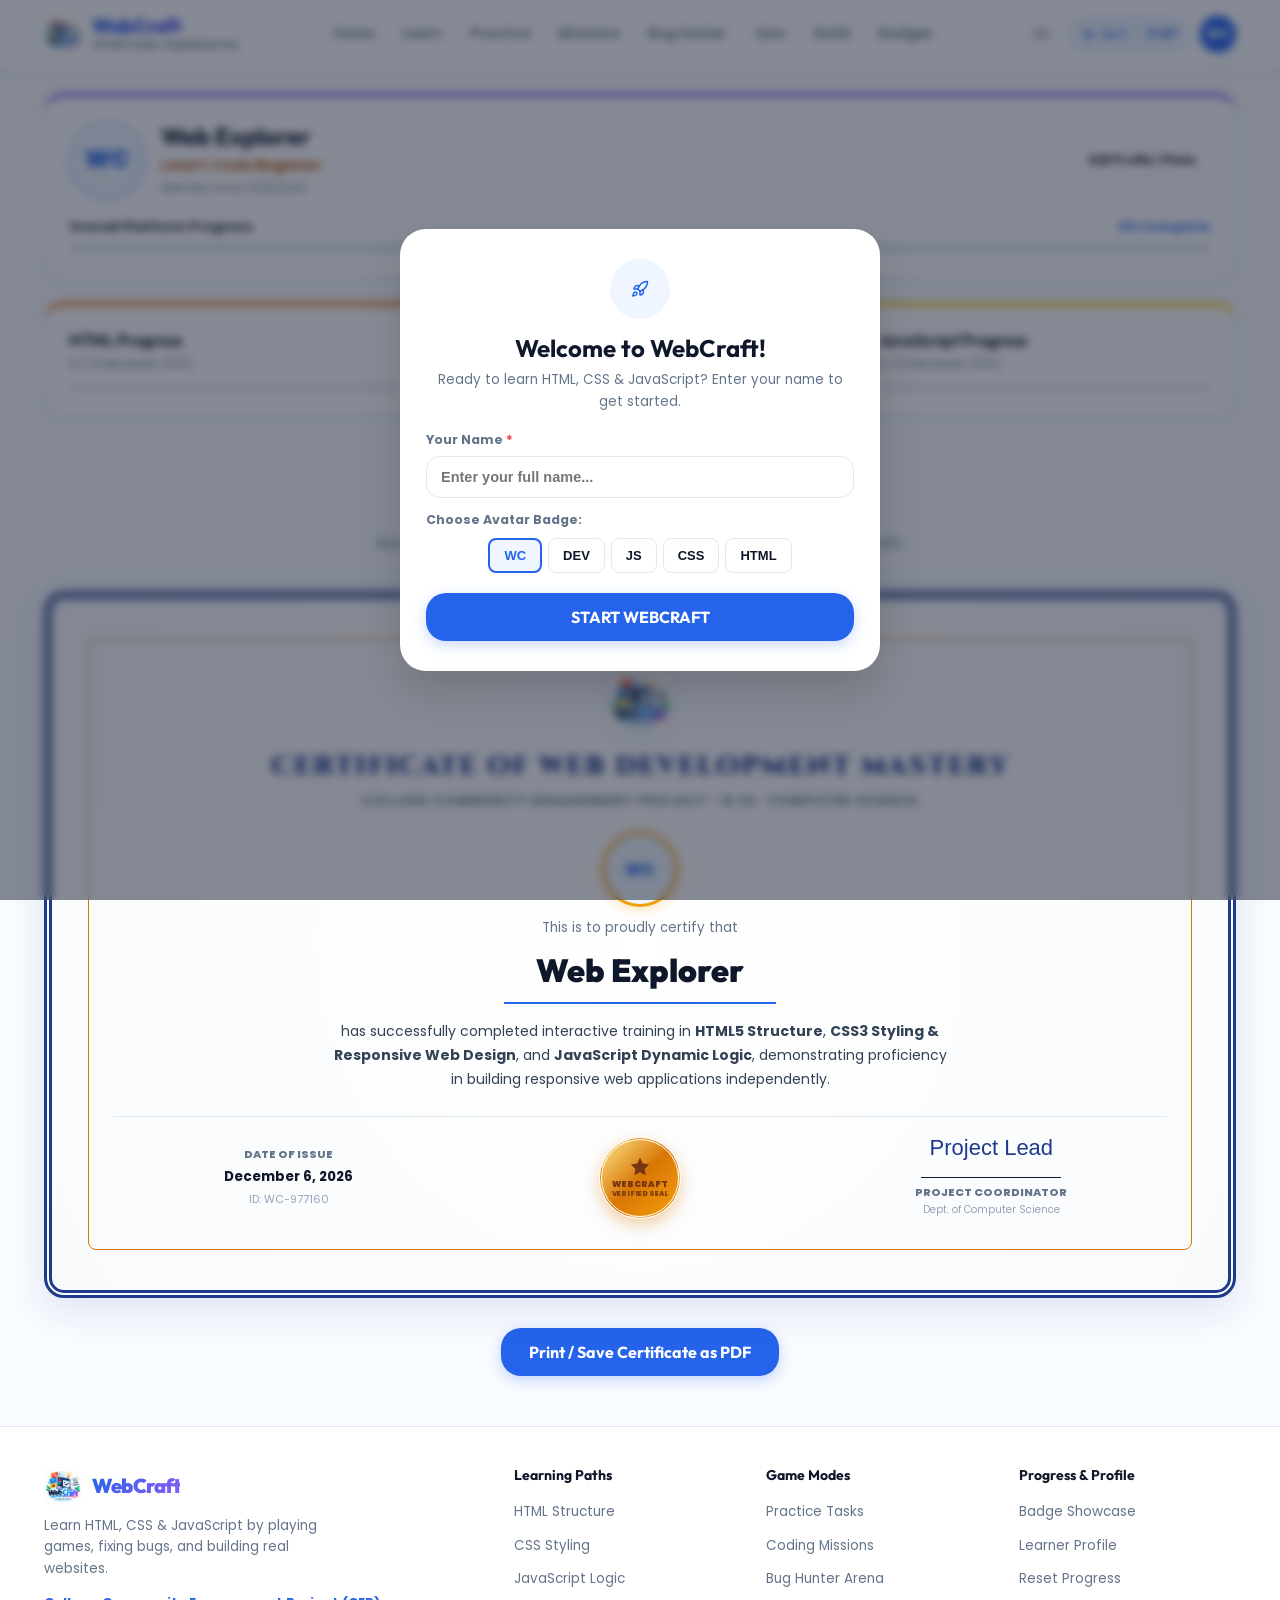
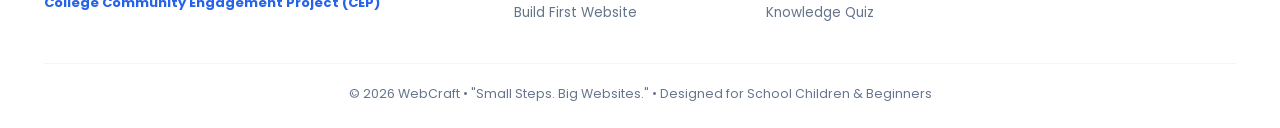
==== pages/profile.html @ 47b8bdd9 "Initial commit: WebCraft - Educational Web Development Game & Learning Platform" ====
<!DOCTYPE html>
<html lang="en">
<head>
  <meta charset="UTF-8">
  <meta name="viewport" content="width=device-width, initial-scale=1.0">
  <title>Learner Profile & Graduation Certificate — WebCraft</title>
  <link rel="icon" type="image/svg+xml" href="../assets/favicon.svg">
  <link rel="stylesheet" href="../css/style.css">
  <link rel="stylesheet" href="../css/responsive.css">
</head>
<body>

  <!-- Universal Header -->
  <div id="webcraft-header" class="no-print"></div>

  <main class="container" style="padding-top: 24px; margin-bottom: 50px;">
    <!-- Profile Info Card -->
    <div class="card card-top-purple no-print" style="margin-bottom: 24px; padding: 24px;">
      <div style="display: flex; justify-content: space-between; align-items: center; flex-wrap: wrap; gap: 16px;">
        <div style="display: flex; align-items: center; gap: 16px;">
          <!-- Profile Avatar / Photo Container -->
          <div style="width: 76px; height: 76px; border-radius: 50%; background: #EFF6FF; border: 2.5px solid #BFDBFE; display: flex; align-items: center; justify-content: center; overflow: hidden; box-shadow: 0 4px 12px rgba(37, 99, 235, 0.15);" id="profileAvatarDisplay">
            <span style="font-size: 20px; font-weight: 800; color: #2563EB;">WC</span>
          </div>
          <div>
            <h1 style="font-size: 24px; margin-bottom: 4px;" id="profileNameDisplay">Web Explorer</h1>
            <div style="font-size: 13.5px; font-weight: 700; color: #B45309;" id="profileLevelTitle">Level 1: Code Beginner</div>
            <div style="font-size: 11.5px; color: var(--text-muted); margin-top: 2px;" id="profileJoinedDate">Member since 2026</div>
          </div>
        </div>

        <button class="btn btn-secondary btn-sm" id="editProfileBtn">
          Edit Profile / Photo
        </button>
      </div>

      <!-- Overall Progress Bar -->
      <div style="margin-top: 20px;">
        <div style="display: flex; justify-content: space-between; font-size: 12.5px; font-weight: 700; margin-bottom: 6px;">
          <span>Overall Platform Progress</span>
          <span id="overallProgressPercent" style="color: var(--primary-blue);">0% Complete</span>
        </div>
        <div style="width: 100%; height: 10px; background: #E2E8F0; border-radius: var(--radius-pill); overflow: hidden;">
          <div id="overallProgressBar" style="height: 100%; background: var(--primary-blue); width: 0%; transition: width 0.4s ease;"></div>
        </div>
      </div>
    </div>

    <!-- Category Progress Breakdown Cards -->
    <div class="tracks-grid no-print" style="margin-bottom: 30px;">
      <div class="card card-top-orange">
        <h3 style="font-size: 16px; margin-bottom: 4px;">HTML Progress</h3>
        <p id="htmlProgressText" style="font-size: 12.5px; color: var(--text-muted); margin-bottom: 10px;">0 / 10 Modules</p>
        <div style="width: 100%; height: 6px; background: #E2E8F0; border-radius: var(--radius-pill); overflow: hidden;">
          <div id="htmlProgressFill" style="height: 100%; background: #F97316; width: 0%;"></div>
        </div>
      </div>

      <div class="card card-top-sky">
        <h3 style="font-size: 16px; margin-bottom: 4px;">CSS Progress</h3>
        <p id="cssProgressText" style="font-size: 12.5px; color: var(--text-muted); margin-bottom: 10px;">0 / 10 Modules</p>
        <div style="width: 100%; height: 6px; background: #E2E8F0; border-radius: var(--radius-pill); overflow: hidden;">
          <div id="cssProgressFill" style="height: 100%; background: #38BDF8; width: 0%;"></div>
        </div>
      </div>

      <div class="card card-top-yellow">
        <h3 style="font-size: 16px; margin-bottom: 4px;">JavaScript Progress</h3>
        <p id="jsProgressText" style="font-size: 12.5px; color: var(--text-muted); margin-bottom: 10px;">0 / 12 Modules</p>
        <div style="width: 100%; height: 6px; background: #E2E8F0; border-radius: var(--radius-pill); overflow: hidden;">
          <div id="jsProgressFill" style="height: 100%; background: #FACC15; width: 0%;"></div>
        </div>
      </div>
    </div>

    <!-- Official Graduation Certificate Header -->
    <div class="section-header no-print">
      <span class="section-tag">Graduation Honors</span>
      <h2 class="section-title">Official WebCraft Certificate</h2>
      <p class="section-desc">Issued to every student who masters web development on WebCraft.</p>
    </div>

    <!-- Official Diploma Certificate -->
    <div class="official-certificate-container">
      <div class="cert-inner-frame">
        <!-- Logo -->
        <img src="../assets/logo.png" alt="WebCraft Master Seal Logo" class="cert-header-logo" onerror="this.src='../assets/favicon.svg'" />
        
        <div class="cert-main-title">Certificate of Web Development Mastery</div>
        <div class="cert-subtitle">College Community Engagement Project • B.Sc. Computer Science</div>

        <!-- Student Photo on Certificate -->
        <div class="cert-recipient-photo" id="certAvatarPhoto">
          <span style="font-size: 18px; font-weight: 800; color: #2563EB;">WC</span>
        </div>

        <div style="font-size: 13.5px; color: #64748B; margin-top: 4px;">This is to proudly certify that</div>

        <div class="cert-student-name" id="certName">
          Web Explorer
        </div>

        <p class="cert-citation">
          has successfully completed interactive training in <strong>HTML5 Structure</strong>, <strong>CSS3 Styling & Responsive Web Design</strong>, and <strong>JavaScript Dynamic Logic</strong>, demonstrating proficiency in building responsive web applications independently.
        </p>

        <!-- Certificate Verification Footer Grid -->
        <div class="cert-bottom-grid">
          <!-- Date & Serial -->
          <div class="cert-meta-item">
            <div style="font-size: 11px; font-weight: 800; color: #64748B; text-transform: uppercase;">Date of Issue</div>
            <div style="font-size: 13.5px; font-weight: 700; color: #0F172A; margin-top: 2px;" id="certDate">September 22, 2026</div>
            <div style="font-size: 11px; color: #94A3B8; margin-top: 4px;">ID: <span id="certId">WC-CEP-2026</span></div>
          </div>

          <!-- Official Golden Verified Seal -->
          <div class="official-gold-seal">
            <div class="seal-rosette">
              <svg width="22" height="22" viewBox="0 0 24 24" fill="currentColor"><polygon points="12 2 15.09 8.26 22 9.27 17 14.14 18.18 21.02 12 17.77 5.82 21.02 7 14.14 2 9.27 8.91 8.26 12 2"/></svg>
              <div style="font-size: 8.5px; font-weight: 900; line-height: 1;">WEBCRAFT</div>
              <div style="font-size: 7px; opacity: 0.85;">VERIFIED SEAL</div>
            </div>
          </div>

          <!-- Authorized Signature -->
          <div class="cert-meta-item">
            <div style="font-family: 'Brush Script MT', cursive, sans-serif; font-size: 22px; color: #1E3A8A; line-height: 1;">
              Project Lead
            </div>
            <div class="cert-sign-line"></div>
            <div style="font-size: 11px; font-weight: 800; color: #64748B; text-transform: uppercase;">Project Coordinator</div>
            <div style="font-size: 10px; color: #94A3B8;">Dept. of Computer Science</div>
          </div>
        </div>
      </div>
    </div>

    <!-- Certificate Actions -->
    <div style="text-align: center; margin-top: 20px;" class="no-print">
      <button class="btn btn-primary btn-lg" id="printCertBtn">
        Print / Save Certificate as PDF
      </button>
    </div>
  </main>

  <!-- Edit Profile & Photo Upload Modal -->
  <div class="modal-backdrop" id="editProfileModal">
    <div class="modal-card" style="text-align: left;">
      <h2 style="font-size: 20px; margin-bottom: 16px; text-align: center;">Customize Your Profile & Photo</h2>
      
      <!-- Name Input -->
      <div style="margin-bottom: 16px;">
        <label for="editNameInput" style="display: block; font-size: 12.5px; font-weight: 700; color: var(--text-muted); margin-bottom: 6px;">
          Your Full Name <span style="color:#EF4444;">*</span>:
        </label>
        <input type="text" id="editNameInput" style="width: 100%; padding: 12px; border: 1.5px solid var(--border-light); border-radius: var(--radius-md); font-size: 15px; font-weight: 600; outline: none;" required />
      </div>

      <!-- Real Photo Upload (Laptop File System / Mobile Gallery & Camera) -->
      <div style="margin-bottom: 18px;">
        <label style="display: block; font-size: 12.5px; font-weight: 700; color: var(--text-muted); margin-bottom: 6px;">
          Profile Photo (Laptop File / Mobile Gallery):
        </label>
        
        <!-- Hidden real file input -->
        <input type="file" id="avatarFileInput" accept="image/*" style="display: none;" />
        
        <div style="display: flex; gap: 10px; align-items: center;">
          <button type="button" class="btn btn-secondary btn-sm" id="uploadPhotoBtn">
            Choose Photo from Device
          </button>
          <button type="button" class="btn btn-sm" id="removePhotoBtn" style="background:#FEE2E2; color:#DC2626; border:none;">
            Remove
          </button>
        </div>

        <!-- Photo preview thumbnail -->
        <div id="photoPreviewWrap" style="display: none; margin-top: 10px;">
          <div style="display: flex; align-items: center; gap: 10px;">
            <img id="photoPreviewImg" src="" alt="Preview" style="width: 50px; height: 50px; border-radius: 50%; object-fit: cover; border: 2px solid var(--primary-blue);" />
            <span style="font-size: 12px; color: var(--green); font-weight: 700;">Photo selected successfully!</span>
          </div>
        </div>
      </div>

      <!-- Or Choose Avatar Badge -->
      <div style="margin-bottom: 20px;">
        <label style="display: block; font-size: 12.5px; font-weight: 700; color: var(--text-muted); margin-bottom: 6px;">
          Or Choose Avatar Badge:
        </label>
        <div style="display: flex; gap: 6px; justify-content: flex-start;">
          <button type="button" class="avatar-select-btn" data-avatar="WC" style="font-size: 13px; font-weight:800; padding: 8px 14px; border-radius: 8px; cursor: pointer; background: white; border: 1px solid var(--border-light);">WC</button>
          <button type="button" class="avatar-select-btn" data-avatar="DEV" style="font-size: 13px; font-weight:800; padding: 8px 14px; border-radius: 8px; cursor: pointer; background: white; border: 1px solid var(--border-light);">DEV</button>
          <button type="button" class="avatar-select-btn" data-avatar="JS" style="font-size: 13px; font-weight:800; padding: 8px 14px; border-radius: 8px; cursor: pointer; background: white; border: 1px solid var(--border-light);">JS</button>
          <button type="button" class="avatar-select-btn" data-avatar="CSS" style="font-size: 13px; font-weight:800; padding: 8px 14px; border-radius: 8px; cursor: pointer; background: white; border: 1px solid var(--border-light);">CSS</button>
          <button type="button" class="avatar-select-btn" data-avatar="HTML" style="font-size: 13px; font-weight:800; padding: 8px 14px; border-radius: 8px; cursor: pointer; background: white; border: 1px solid var(--border-light);">HTML</button>
        </div>
      </div>

      <!-- Modal Action Buttons -->
      <div style="display: flex; gap: 8px;">
        <button class="btn btn-secondary btn-lg" id="cancelProfileBtn" style="flex: 1;">Cancel</button>
        <button class="btn btn-primary btn-lg" id="saveProfileBtn" style="flex: 1;">Save Changes</button>
      </div>
    </div>
  </div>

  <!-- Universal Footer -->
  <div id="webcraft-footer" class="no-print"></div>

  <!-- Scripts -->
  <script src="../js/icons.js"></script>
  <script src="../js/audio.js"></script>
  <script src="../js/storage.js"></script>
  <script src="../js/data.js"></script>
  <script src="../js/app.js"></script>
  <script src="../js/profile.js"></script>
</body>
</html>
---- css/style.css ----
/* ==========================================================================
   WEBCRAFT DESIGN SYSTEM (Professional, Modern, Photo & Certificate Ready)
   "Small Steps. Big Websites."
   ========================================================================== */

@import url('https://fonts.googleapis.com/css2?family=Outfit:wght@400;500;600;700;800;900&family=Poppins:wght@400;500;600;700;800&family=JetBrains+Mono:wght@400;600;700&family=Cinzel:wght@700;900&display=swap');

:root {
  /* Brand Color Tokens */
  --primary-blue: #2563EB;
  --sky-blue: #38BDF8;
  --purple: #8B5CF6;
  --pink: #EC4899;
  --orange: #F97316;
  --amber: #F59E0B;
  --green: #22C55E;
  --yellow: #FACC15;

  /* Neutrals */
  --bg-main: #F8FBFF;
  --bg-card: #FFFFFF;
  --bg-editor: #F1F5F9;
  --text-main: #0F172A;
  --text-muted: #64748B;
  --border-light: #E2E8F0;
  --border-focus: #38BDF8;

  /* Gradients */
  --grad-sky-purple: linear-gradient(135deg, #38BDF8, #8B5CF6);
  --grad-blue-pink: linear-gradient(135deg, #2563EB, #EC4899);
  --grad-yellow-orange: linear-gradient(135deg, #FACC15, #F97316);
  --grad-gold: linear-gradient(135deg, #FDE68A 0%, #D97706 50%, #F59E0B 100%);

  /* Shadows */
  --shadow-sm: 0 2px 8px rgba(37, 99, 235, 0.05);
  --shadow-md: 0 8px 24px rgba(37, 99, 235, 0.08);
  --shadow-lg: 0 16px 36px rgba(37, 99, 235, 0.12);

  /* Radius */
  --radius-sm: 8px;
  --radius-md: 14px;
  --radius-lg: 20px;
  --radius-xl: 26px;
  --radius-pill: 9999px;

  /* Transitions */
  --transition-fast: 0.15s ease;
  --transition-normal: 0.25s ease;
}

/* Base Resets */
*, *::before, *::after {
  box-sizing: border-box;
  margin: 0;
  padding: 0;
}

html {
  scroll-behavior: smooth;
}

body {
  font-family: 'Poppins', -apple-system, BlinkMacSystemFont, 'Segoe UI', Roboto, sans-serif;
  background-color: var(--bg-main);
  color: var(--text-main);
  line-height: 1.6;
  min-height: 100vh;
  display: flex;
  flex-direction: column;
  overflow-x: hidden;
}

h1, h2, h3, h4, h5, h6 {
  font-family: 'Outfit', sans-serif;
  font-weight: 700;
  color: var(--text-main);
  line-height: 1.25;
}

a {
  color: var(--primary-blue);
  text-decoration: none;
  transition: color var(--transition-fast);
}

a:hover {
  color: var(--purple);
}

img {
  max-width: 100%;
  height: auto;
  display: block;
}

code, pre {
  font-family: 'JetBrains Mono', 'Courier New', monospace;
}

/* Fluid Container */
.container {
  width: 100%;
  max-width: 1240px;
  margin: 0 auto;
  padding: 0 24px;
}

/* ==========================================================================
   NAVIGATION BAR (Streamlined & Clean)
   ========================================================================== */
.main-header {
  position: sticky;
  top: 0;
  z-index: 1000;
  background: rgba(255, 255, 255, 0.96);
  backdrop-filter: blur(12px);
  -webkit-backdrop-filter: blur(12px);
  border-bottom: 1px solid #E2E8F0;
  box-shadow: 0 2px 10px rgba(0, 0, 0, 0.03);
}

.nav-container {
  display: flex;
  align-items: center;
  justify-content: space-between;
  height: 68px;
}

/* Logo */
.brand-logo {
  display: flex;
  align-items: center;
  gap: 10px;
  text-decoration: none;
}

.brand-logo img {
  height: 38px;
  width: auto;
  border-radius: 8px;
}

.brand-text-wrap {
  display: flex;
  flex-direction: column;
}

.brand-name {
  font-family: 'Outfit', sans-serif;
  font-size: 20px;
  font-weight: 900;
  background: linear-gradient(135deg, #2563EB, #8B5CF6);
  -webkit-background-clip: text;
  -webkit-text-fill-color: transparent;
  letter-spacing: -0.5px;
  line-height: 1.1;
}

.brand-tagline {
  font-size: 9.5px;
  font-weight: 700;
  color: var(--text-muted);
  letter-spacing: 0.3px;
}

/* Nav Links */
.nav-menu {
  display: flex;
  align-items: center;
  list-style: none;
  gap: 4px;
}

.nav-item a {
  display: inline-flex;
  align-items: center;
  padding: 6px 12px;
  border-radius: var(--radius-sm);
  font-size: 13.5px;
  font-weight: 600;
  color: var(--text-muted);
  transition: all var(--transition-fast);
}

.nav-item a:hover {
  color: var(--primary-blue);
  background: #EFF6FF;
}

.nav-item.active a {
  color: var(--primary-blue);
  background: #EFF6FF;
  font-weight: 700;
}

/* Clean Header Right Stats */
.nav-user-stats {
  display: flex;
  align-items: center;
  gap: 10px;
}

.stat-pill {
  display: flex;
  align-items: center;
  gap: 6px;
  padding: 6px 12px;
  border-radius: var(--radius-pill);
  font-size: 12.5px;
  font-weight: 700;
}

.level-pill {
  background: #EFF6FF;
  color: var(--primary-blue);
  border: 1px solid #BFDBFE;
}

.xp-pill {
  background: linear-gradient(135deg, #EFF6FF, #DBEAFE);
  color: var(--primary-blue);
  border: 1px solid #BFDBFE;
}

.profile-avatar-btn {
  display: flex;
  align-items: center;
  justify-content: center;
  width: 36px;
  height: 36px;
  border-radius: 50%;
  background: #2563EB;
  color: white;
  font-size: 12px;
  font-weight: 800;
  cursor: pointer;
  overflow: hidden;
  box-shadow: 0 2px 8px rgba(37, 99, 235, 0.2);
  transition: transform var(--transition-fast);
}

.profile-avatar-btn img {
  width: 100%;
  height: 100%;
  object-fit: cover;
}

.profile-avatar-btn:hover {
  transform: scale(1.08);
}

.audio-toggle-btn {
  background: white;
  border: 1px solid var(--border-light);
  border-radius: 50%;
  width: 34px;
  height: 34px;
  display: flex;
  align-items: center;
  justify-content: center;
  color: var(--text-muted);
  cursor: pointer;
  transition: all var(--transition-fast);
}

.audio-toggle-btn:hover {
  background: #EFF6FF;
  border-color: var(--primary-blue);
  color: var(--primary-blue);
}

/* Mobile Hamburger */
.hamburger-btn {
  display: none;
  flex-direction: column;
  justify-content: center;
  gap: 4px;
  width: 36px;
  height: 36px;
  background: #F1F5F9;
  border: none;
  border-radius: 6px;
  cursor: pointer;
  padding: 6px;
}

.hamburger-btn span {
  display: block;
  height: 2.5px;
  width: 100%;
  background: var(--text-main);
  border-radius: 2px;
}

/* ==========================================================================
   BUTTONS
   ========================================================================== */
.btn {
  display: inline-flex;
  align-items: center;
  justify-content: center;
  gap: 8px;
  padding: 10px 20px;
  border-radius: var(--radius-md);
  font-family: 'Outfit', sans-serif;
  font-size: 14.5px;
  font-weight: 700;
  border: none;
  cursor: pointer;
  text-decoration: none;
  transition: all var(--transition-fast);
  box-shadow: 0 2px 8px rgba(0, 0, 0, 0.04);
}

.btn:active {
  transform: translateY(1px);
}

.btn-primary {
  background: #2563EB;
  color: white;
  box-shadow: 0 4px 14px rgba(37, 99, 235, 0.25);
}

.btn-primary:hover {
  background: #1D4ED8;
  color: white;
  transform: translateY(-2px);
}

.btn-gradient {
  background: var(--grad-blue-pink);
  color: white;
  box-shadow: 0 4px 14px rgba(236, 72, 153, 0.25);
}

.btn-gradient:hover {
  transform: translateY(-2px);
  color: white;
}

.btn-secondary {
  background: white;
  color: var(--text-main);
  border: 1.5px solid var(--border-light);
}

.btn-secondary:hover {
  background: #F8FAFC;
  border-color: var(--primary-blue);
  color: var(--primary-blue);
}

.btn-success {
  background: #16A34A;
  color: white;
}

.btn-warning {
  background: #D97706;
  color: white;
}

.btn-sm {
  padding: 6px 14px;
  font-size: 12.5px;
  border-radius: var(--radius-sm);
}

.btn-lg {
  padding: 14px 28px;
  font-size: 16px;
  border-radius: var(--radius-lg);
}

/* ==========================================================================
   CARDS & PANELS
   ========================================================================== */
.card {
  background: var(--bg-card);
  border-radius: var(--radius-lg);
  padding: 24px;
  box-shadow: var(--shadow-sm);
  border: 1px solid var(--border-light);
  transition: all var(--transition-normal);
  position: relative;
}

.card:hover {
  box-shadow: var(--shadow-md);
}

.card-top-blue { border-top: 4px solid var(--primary-blue); }
.card-top-sky { border-top: 4px solid var(--sky-blue); }
.card-top-purple { border-top: 4px solid var(--purple); }
.card-top-pink { border-top: 4px solid var(--pink); }
.card-top-orange { border-top: 4px solid var(--orange); }
.card-top-green { border-top: 4px solid var(--green); }
.card-top-yellow { border-top: 4px solid var(--yellow); }

/* ==========================================================================
   HERO SECTION
   ========================================================================== */
.hero-section {
  padding: 40px 0 50px;
}

.hero-grid {
  display: grid;
  grid-template-columns: 1.15fr 0.85fr;
  align-items: center;
  gap: 40px;
}

.hero-pill {
  display: inline-flex;
  align-items: center;
  gap: 6px;
  padding: 6px 14px;
  background: white;
  border: 1px solid #DBEAFE;
  border-radius: var(--radius-pill);
  color: var(--primary-blue);
  font-size: 12.5px;
  font-weight: 700;
  margin-bottom: 16px;
}

.hero-title {
  font-size: 44px;
  font-weight: 900;
  line-height: 1.15;
  margin-bottom: 16px;
  letter-spacing: -0.5px;
}

.text-gradient {
  background: linear-gradient(135deg, #2563EB, #8B5CF6);
  -webkit-background-clip: text;
  -webkit-text-fill-color: transparent;
}

.hero-subtitle {
  font-size: 16.5px;
  color: var(--text-muted);
  margin-bottom: 26px;
  max-width: 520px;
}

.hero-actions {
  display: flex;
  gap: 14px;
  align-items: center;
  flex-wrap: wrap;
}

.hero-illustration-wrap {
  position: relative;
  display: flex;
  justify-content: center;
  align-items: center;
}

.hero-main-img {
  width: 100%;
  max-width: 400px;
  border-radius: var(--radius-xl);
  box-shadow: 0 12px 30px rgba(37, 99, 235, 0.12);
}

.floating-chip {
  position: absolute;
  padding: 8px 14px;
  border-radius: var(--radius-md);
  font-family: 'Outfit', sans-serif;
  font-weight: 800;
  font-size: 13px;
  color: white;
  box-shadow: 0 6px 16px rgba(0, 0, 0, 0.12);
  z-index: 2;
}

.chip-html { top: -10px; left: 10px; background: var(--grad-yellow-orange); }
.chip-css { bottom: 20px; left: -15px; background: var(--grad-sky-purple); }
.chip-js { top: 20px; right: -10px; background: #F59E0B; }

/* ==========================================================================
   JOURNEY FLOW
   ========================================================================== */
.section-header {
  text-align: center;
  max-width: 680px;
  margin: 0 auto 36px;
}

.section-tag {
  display: inline-block;
  font-size: 11.5px;
  font-weight: 800;
  text-transform: uppercase;
  letter-spacing: 1px;
  color: var(--primary-blue);
  background: #EFF6FF;
  padding: 5px 12px;
  border-radius: var(--radius-pill);
  margin-bottom: 10px;
}

.section-title {
  font-size: 30px;
  margin-bottom: 10px;
}

.section-desc {
  font-size: 15px;
  color: var(--text-muted);
}

.journey-steps {
  display: grid;
  grid-template-columns: repeat(auto-fit, minmax(170px, 1fr));
  gap: 16px;
  margin-bottom: 50px;
}

.step-card {
  background: white;
  border-radius: var(--radius-lg);
  padding: 24px 16px;
  text-align: center;
  border: 1px solid var(--border-light);
  box-shadow: var(--shadow-sm);
  transition: all var(--transition-fast);
  position: relative;
}

.step-card:hover {
  border-color: var(--primary-blue);
  transform: translateY(-3px);
}

.step-num {
  position: absolute;
  top: -12px;
  left: 50%;
  transform: translateX(-50%);
  width: 26px;
  height: 26px;
  border-radius: 50%;
  background: var(--primary-blue);
  color: white;
  font-weight: 800;
  font-size: 12px;
  display: flex;
  align-items: center;
  justify-content: center;
}

.step-title {
  font-size: 15px;
  font-weight: 800;
  margin-bottom: 6px;
  margin-top: 10px;
}

.step-desc {
  font-size: 12px;
  color: var(--text-muted);
  line-height: 1.4;
}

/* ==========================================================================
   TRACK CARDS
   ========================================================================== */
.tracks-grid {
  display: grid;
  grid-template-columns: repeat(auto-fit, minmax(300px, 1fr));
  gap: 20px;
  margin-bottom: 50px;
}

.track-card {
  border-radius: var(--radius-lg);
  padding: 26px;
  background: white;
  border: 1px solid var(--border-light);
  box-shadow: var(--shadow-sm);
  display: flex;
  flex-direction: column;
  justify-content: space-between;
}

.track-badge-icon {
  width: 48px;
  height: 48px;
  border-radius: var(--radius-md);
  display: flex;
  align-items: center;
  justify-content: center;
  font-size: 15px;
  font-weight: 800;
  margin-bottom: 16px;
}

.track-meta {
  display: flex;
  gap: 8px;
  margin: 14px 0 20px;
}

.track-tag {
  background: #F1F5F9;
  color: var(--text-muted);
  padding: 4px 10px;
  border-radius: var(--radius-sm);
  font-size: 11.5px;
  font-weight: 700;
}

/* ==========================================================================
   LEARN PAGE SIDEBAR & STATUS BADGES
   ========================================================================== */
.learn-layout {
  display: grid;
  grid-template-columns: 290px 1fr;
  gap: 24px;
  margin: 24px 0 60px;
}

.sidebar-nav {
  background: white;
  border-radius: var(--radius-lg);
  padding: 18px;
  box-shadow: var(--shadow-sm);
  border: 1px solid var(--border-light);
  height: fit-content;
  position: sticky;
  top: 86px;
}

.track-selector {
  display: flex;
  gap: 4px;
  margin-bottom: 16px;
  background: #F1F5F9;
  padding: 4px;
  border-radius: var(--radius-sm);
}

.track-tab-btn {
  flex: 1;
  padding: 7px 4px;
  border: none;
  background: transparent;
  font-weight: 700;
  font-size: 12px;
  border-radius: 6px;
  cursor: pointer;
  color: var(--text-muted);
  transition: all var(--transition-fast);
}

.track-tab-btn.active {
  background: white;
  color: var(--primary-blue);
  box-shadow: 0 1px 3px rgba(0, 0, 0, 0.08);
}

.lesson-list {
  list-style: none;
  max-height: 520px;
  overflow-y: auto;
  padding-right: 2px;
}

.lesson-item-btn {
  width: 100%;
  display: flex;
  align-items: center;
  justify-content: space-between;
  padding: 9px 10px;
  border-radius: var(--radius-sm);
  border: 1px solid transparent;
  background: transparent;
  color: var(--text-main);
  font-size: 13px;
  font-weight: 600;
  text-align: left;
  cursor: pointer;
  transition: all var(--transition-fast);
  margin-bottom: 3px;
  gap: 8px;
}

.lesson-item-btn:hover {
  background: #F8FAFC;
}

.lesson-item-btn.active {
  background: #EFF6FF;
  border-color: #BFDBFE;
  color: var(--primary-blue);
}

.lesson-num-title {
  white-space: nowrap;
  overflow: hidden;
  text-overflow: ellipsis;
  flex: 1;
}

.lesson-status-pill {
  font-size: 10.5px;
  font-weight: 700;
  padding: 2px 7px;
  border-radius: var(--radius-pill);
  white-space: nowrap;
}

.lesson-status-pill.done {
  background: #DCFCE7;
  color: #15803D;
}

.lesson-status-pill.active {
  background: #DBEAFE;
  color: #1E40AF;
}

.lesson-status-pill.pending {
  background: #F1F5F9;
  color: #64748B;
}

.lesson-content-card {
  background: white;
  border-radius: var(--radius-lg);
  padding: 28px;
  box-shadow: var(--shadow-sm);
  border: 1px solid var(--border-light);
}

.lesson-header {
  display: flex;
  align-items: center;
  justify-content: space-between;
  margin-bottom: 18px;
  padding-bottom: 14px;
  border-bottom: 1px solid #F1F5F9;
  flex-wrap: wrap;
  gap: 10px;
}

.lesson-explanations {
  display: grid;
  grid-template-columns: 1fr 1fr;
  gap: 16px;
  margin-bottom: 20px;
}

.explain-box {
  padding: 16px 18px;
  border-radius: var(--radius-md);
  background: #F8FBFF;
  border: 1px solid #DBEAFE;
}

.explain-box.dev-box {
  background: #FAF5FF;
  border-color: #E9D5FF;
}

/* ==========================================================================
   CODE PLAYGROUND
   ========================================================================== */
.playground-wrapper {
  background: white;
  border-radius: var(--radius-lg);
  box-shadow: var(--shadow-sm);
  border: 1px solid var(--border-light);
  overflow: hidden;
  display: flex;
  flex-direction: column;
}

.playground-header {
  display: flex;
  align-items: center;
  justify-content: space-between;
  padding: 10px 16px;
  background: #F8FAFC;
  border-bottom: 1px solid var(--border-light);
  flex-wrap: wrap;
  gap: 10px;
}

.playground-tabs {
  display: flex;
  gap: 6px;
}

.tab-btn {
  padding: 6px 14px;
  border-radius: var(--radius-sm);
  font-family: 'JetBrains Mono', monospace;
  font-size: 12.5px;
  font-weight: 700;
  border: 1px solid var(--border-light);
  background: white;
  color: var(--text-muted);
  cursor: pointer;
  transition: all var(--transition-fast);
}

.tab-btn.active {
  background: var(--primary-blue);
  color: white;
  border-color: var(--primary-blue);
}

.playground-controls {
  display: flex;
  align-items: center;
  gap: 8px;
}

.viewport-toggle {
  display: flex;
  background: #E2E8F0;
  padding: 2px;
  border-radius: var(--radius-sm);
  gap: 2px;
}

.vp-btn {
  background: transparent;
  border: none;
  padding: 5px 8px;
  border-radius: 4px;
  font-size: 12px;
  cursor: pointer;
  color: var(--text-muted);
}

.vp-btn.active {
  background: white;
  color: var(--primary-blue);
  font-weight: bold;
}

.playground-body {
  display: grid;
  grid-template-columns: 1fr 1fr;
  min-height: 440px;
}

.editor-pane {
  display: flex;
  flex-direction: column;
  background: #F8FAFC;
  border-right: 1px solid var(--border-light);
}

.editor-textarea {
  width: 100%;
  height: 100%;
  min-height: 400px;
  background: #F8FAFC;
  color: #0F172A;
  font-family: 'JetBrains Mono', Consolas, monospace;
  font-size: 13.5px;
  line-height: 1.6;
  padding: 16px;
  border: none;
  resize: none;
  outline: none;
  tab-size: 2;
}

.preview-pane {
  display: flex;
  flex-direction: column;
  background: white;
  position: relative;
  align-items: center;
  justify-content: flex-start;
  overflow: auto;
  padding: 8px;
}

.preview-frame {
  width: 100%;
  height: 100%;
  min-height: 400px;
  border: none;
  background: white;
  border-radius: 6px;
}

.preview-frame.vp-tablet {
  max-width: 768px;
  border: 3px solid #CBD5E1;
  border-radius: 12px;
}

.preview-frame.vp-mobile {
  max-width: 375px;
  border: 6px solid #1E293B;
  border-radius: 20px;
}

/* Mobile Segmented Toggle */
.mobile-view-toggle {
  display: none;
  width: 100%;
  background: #E2E8F0;
  padding: 3px;
  border-radius: var(--radius-sm);
  margin-bottom: 10px;
}

.mobile-view-toggle button {
  flex: 1;
  padding: 8px;
  border: none;
  background: transparent;
  font-weight: 700;
  font-size: 13px;
  border-radius: 5px;
  cursor: pointer;
  color: var(--text-muted);
}

.mobile-view-toggle button.active {
  background: white;
  color: var(--primary-blue);
}

/* ==========================================================================
   OFFICIAL DIPLOMA & CERTIFICATE DESIGN (Authentic & Professional)
   ========================================================================== */
.official-certificate-container {
  background: #FFFFFF;
  position: relative;
  padding: 40px 36px;
  border-radius: var(--radius-lg);
  border: 8px double #1E3A8A;
  box-shadow: 0 12px 36px rgba(30, 58, 138, 0.12);
  margin: 30px 0;
  background: radial-gradient(circle at 50% 50%, #FFFFFF 0%, #F8FAFC 100%);
  text-align: center;
  overflow: hidden;
}

/* Ornamental Inner Border */
.cert-inner-frame {
  border: 1.5px solid #D97706;
  padding: 30px 24px;
  position: relative;
  border-radius: 8px;
}

.cert-header-logo {
  height: 64px;
  margin: 0 auto 12px;
  filter: drop-shadow(0 2px 8px rgba(37, 99, 235, 0.15));
}

.cert-main-title {
  font-family: 'Cinzel', 'Outfit', serif;
  font-size: 26px;
  font-weight: 900;
  letter-spacing: 2px;
  color: #1E3A8A;
  margin-bottom: 4px;
  text-transform: uppercase;
}

.cert-subtitle {
  font-size: 12.5px;
  font-weight: 700;
  letter-spacing: 1px;
  color: #64748B;
  text-transform: uppercase;
  margin-bottom: 20px;
}

.cert-recipient-photo {
  width: 76px;
  height: 76px;
  border-radius: 50%;
  border: 3px solid #F59E0B;
  margin: 0 auto 10px;
  display: flex;
  align-items: center;
  justify-content: center;
  background: #EFF6FF;
  overflow: hidden;
  box-shadow: 0 4px 12px rgba(245, 158, 11, 0.25);
}

.cert-student-name {
  font-family: 'Outfit', sans-serif;
  font-size: 32px;
  font-weight: 900;
  color: #0F172A;
  border-bottom: 2px solid #2563EB;
  display: inline-block;
  padding: 0 32px 6px;
  margin: 6px 0 16px;
}

.cert-citation {
  max-width: 620px;
  margin: 0 auto 24px;
  font-size: 14px;
  color: #334155;
  line-height: 1.7;
}

.cert-bottom-grid {
  display: grid;
  grid-template-columns: 1fr 1fr 1fr;
  align-items: center;
  border-top: 1.5px solid #E2E8F0;
  padding-top: 20px;
  margin-top: 20px;
}

.cert-meta-item {
  text-align: center;
}

.cert-sign-line {
  width: 140px;
  height: 1px;
  background: #0F172A;
  margin: 18px auto 6px;
}

/* Golden Verification Seal */
.official-gold-seal {
  display: inline-flex;
  flex-direction: column;
  align-items: center;
  justify-content: center;
  position: relative;
}

.seal-rosette {
  width: 82px;
  height: 82px;
  border-radius: 50%;
  background: var(--grad-gold);
  display: flex;
  flex-direction: column;
  align-items: center;
  justify-content: center;
  color: #78350F;
  border: 3px double #FFFFFF;
  box-shadow: 0 6px 16px rgba(217, 119, 6, 0.35);
  font-weight: 900;
  font-size: 10px;
  text-transform: uppercase;
  text-align: center;
  padding: 4px;
}

.seal-rosette svg {
  margin-bottom: 2px;
  color: #78350F;
}

@media print {
  body * {
    visibility: hidden;
  }
  .official-certificate-container, .official-certificate-container * {
    visibility: visible;
  }
  .official-certificate-container {
    position: absolute;
    left: 0;
    top: 0;
    width: 100%;
    margin: 0;
    border-width: 6px;
    box-shadow: none;
    page-break-inside: avoid;
  }
  .no-print {
    display: none !important;
  }
}

/* ==========================================================================
   MODALS & TOASTS
   ========================================================================== */
.modal-backdrop {
  position: fixed;
  inset: 0;
  background: rgba(15, 23, 42, 0.5);
  backdrop-filter: blur(4px);
  z-index: 2000;
  display: flex;
  align-items: center;
  justify-content: center;
  padding: 20px;
  opacity: 0;
  pointer-events: none;
  transition: opacity 0.25s ease;
}

.modal-backdrop.active {
  opacity: 1;
  pointer-events: auto;
}

.modal-card {
  background: white;
  border-radius: var(--radius-xl);
  padding: 30px 26px;
  max-width: 480px;
  width: 100%;
  box-shadow: 0 20px 40px rgba(0, 0, 0, 0.15);
  text-align: center;
  transform: scale(0.95);
  transition: transform 0.2s ease;
}

.modal-backdrop.active .modal-card {
  transform: scale(1);
}

.toast-container {
  position: fixed;
  bottom: 24px;
  right: 24px;
  z-index: 3000;
  display: flex;
  flex-direction: column;
  gap: 8px;
  pointer-events: none;
}

.toast {
  background: white;
  border-radius: var(--radius-md);
  padding: 12px 18px;
  box-shadow: 0 8px 24px rgba(0, 0, 0, 0.1);
  border-left: 5px solid var(--primary-blue);
  display: flex;
  align-items: center;
  gap: 10px;
  font-size: 13.5px;
  font-weight: 700;
  transform: translateX(60px);
  opacity: 0;
  transition: all 0.25s ease;
  pointer-events: auto;
}

.toast.show {
  transform: translateX(0);
  opacity: 1;
}

.toast-success { border-left-color: var(--green); }
.toast-xp { border-left-color: var(--amber); }

#confetti-canvas {
  position: fixed;
  top: 0;
  left: 0;
  width: 100%;
  height: 100%;
  pointer-events: none;
  z-index: 9999;
}

/* ==========================================================================
   FOOTER
   ========================================================================== */
.main-footer {
  margin-top: auto;
  background: white;
  border-top: 1px solid var(--border-light);
  padding: 40px 0 24px;
}

.footer-grid {
  display: grid;
  grid-template-columns: 2fr 1fr 1fr 1fr;
  gap: 36px;
  margin-bottom: 30px;
}

.footer-brand p {
  color: var(--text-muted);
  font-size: 13.5px;
  margin: 10px 0 14px;
  max-width: 300px;
}

.footer-col h4 {
  font-size: 14px;
  margin-bottom: 14px;
  color: var(--text-main);
}

.footer-col ul {
  list-style: none;
}

.footer-col li {
  margin-bottom: 8px;
}

.footer-col a {
  color: var(--text-muted);
  font-size: 13.5px;
}

.footer-col a:hover {
  color: var(--primary-blue);
}

.footer-bottom {
  text-align: center;
  padding-top: 20px;
  border-top: 1px solid #F1F5F9;
  font-size: 12.5px;
  color: var(--text-muted);
}
---- css/responsive.css ----
/* ==========================================================================
   WEBCRAFT RESPONSIVE STYLESHEET
   Mobile (320px-767px) | Tablet (768px-1023px) | Desktop (1024px+)
   ========================================================================== */

/* Mobile Bottom Navigation Bar (Hidden on Desktop) */
.mobile-bottom-nav {
  display: none;
  position: fixed;
  bottom: 0;
  left: 0;
  width: 100%;
  height: 64px;
  background: rgba(255, 255, 255, 0.98);
  backdrop-filter: blur(10px);
  -webkit-backdrop-filter: blur(10px);
  border-top: 1px solid #E2E8F0;
  box-shadow: 0 -4px 16px rgba(0, 0, 0, 0.05);
  z-index: 1000;
  justify-content: space-around;
  align-items: center;
  padding: 0 8px;
}

.bottom-nav-link {
  display: flex;
  flex-direction: column;
  align-items: center;
  justify-content: center;
  text-decoration: none;
  color: var(--text-muted);
  font-size: 11px;
  font-weight: 700;
  gap: 3px;
  flex: 1;
  padding: 6px 0;
  transition: all var(--transition-fast);
}

.bottom-nav-link .nav-icon {
  font-size: 20px;
  transition: transform var(--transition-fast);
}

.bottom-nav-link:hover,
.bottom-nav-link.active {
  color: var(--primary-blue);
}

.bottom-nav-link.active .nav-icon {
  transform: translateY(-2px) scale(1.1);
}

/* ==========================================================================
   TABLET BREAKPOINTS (768px to 1023px)
   ========================================================================== */
@media (max-width: 1023px) {
  .hero-grid {
    grid-template-columns: 1fr;
    text-align: center;
  }

  .hero-title {
    font-size: 40px;
  }

  .hero-subtitle {
    margin: 0 auto 30px;
  }

  .hero-actions {
    justify-content: center;
  }

  .hero-illustration-wrap {
    margin-top: 20px;
  }

  .learn-layout {
    grid-template-columns: 240px 1fr;
  }

  .playground-body {
    grid-template-columns: 1fr;
  }

  .editor-pane {
    border-right: none;
    border-bottom: 1px solid var(--border-light);
  }

  .footer-grid {
    grid-template-columns: 1fr 1fr;
    gap: 30px;
  }
}

/* ==========================================================================
   MOBILE BREAKPOINTS (Under 768px)
   ========================================================================== */
@media (max-width: 767px) {
  body {
    padding-bottom: 74px; /* Room for bottom nav bar */
  }

  .mobile-bottom-nav {
    display: flex;
  }

  .hamburger-btn {
    display: flex;
  }

  /* Mobile Slide-down Drawer */
  .nav-menu {
    position: fixed;
    top: 74px;
    left: 0;
    width: 100%;
    background: white;
    flex-direction: column;
    padding: 20px;
    gap: 12px;
    border-bottom: 2px solid #EFF6FF;
    box-shadow: var(--shadow-lg);
    transform: translateY(-150%);
    transition: transform 0.3s cubic-bezier(0.16, 1, 0.3, 1);
    z-index: 999;
  }

  .nav-menu.open {
    transform: translateY(0);
  }

  .nav-item {
    width: 100%;
  }

  .nav-item a {
    width: 100%;
    justify-content: flex-start;
    padding: 12px 16px;
    font-size: 16px;
  }

  .stat-pill.streak-pill {
    display: none; /* Keep header compact on mobile */
  }

  .hero-title {
    font-size: 32px;
    letter-spacing: -0.5px;
  }

  .hero-subtitle {
    font-size: 15px;
  }

  .hero-actions .btn {
    width: 100%;
  }

  .floating-chip {
    font-size: 11px;
    padding: 6px 12px;
  }

  .section-title {
    font-size: 26px;
  }

  .tracks-grid {
    grid-template-columns: 1fr;
  }

  /* Learn Page Single-Column Layout */
  .learn-layout {
    grid-template-columns: 1fr;
    margin-top: 15px;
  }

  .sidebar-nav {
    position: static;
    margin-bottom: 20px;
  }

  .lesson-explanations {
    grid-template-columns: 1fr;
  }

  .lesson-content-card {
    padding: 20px;
  }

  /* Mobile Segmented Code vs Preview Toggle in Playground */
  .mobile-view-toggle {
    display: flex;
  }

  .editor-pane, .preview-pane {
    display: none;
  }

  .editor-pane.mobile-active,
  .preview-pane.mobile-active {
    display: flex;
  }

  .playground-header {
    flex-direction: column;
    align-items: stretch;
  }

  .playground-controls {
    justify-content: space-between;
  }

  .viewport-toggle {
    display: none; /* Frame is full width on mobile */
  }

  .preview-frame {
    width: 100% !important;
    max-width: 100% !important;
    border: none !important;
    border-radius: 0 !important;
  }

  .bug-arena-wrapper {
    padding: 20px;
  }

  .bug-story-box {
    flex-direction: column;
    text-align: center;
  }

  .badges-grid {
    grid-template-columns: 1fr 1fr;
    gap: 12px;
  }

  .badge-circle {
    width: 60px;
    height: 60px;
    font-size: 30px;
  }

  .badge-name {
    font-size: 14px;
  }

  .footer-grid {
    grid-template-columns: 1fr;
    gap: 24px;
  }
}

/* Small phones (< 380px) */
@media (max-width: 380px) {
  .brand-tagline {
    display: none;
  }

  .badges-grid {
    grid-template-columns: 1fr;
  }

  .stat-pill {
    padding: 4px 8px;
    font-size: 11px;
  }
}
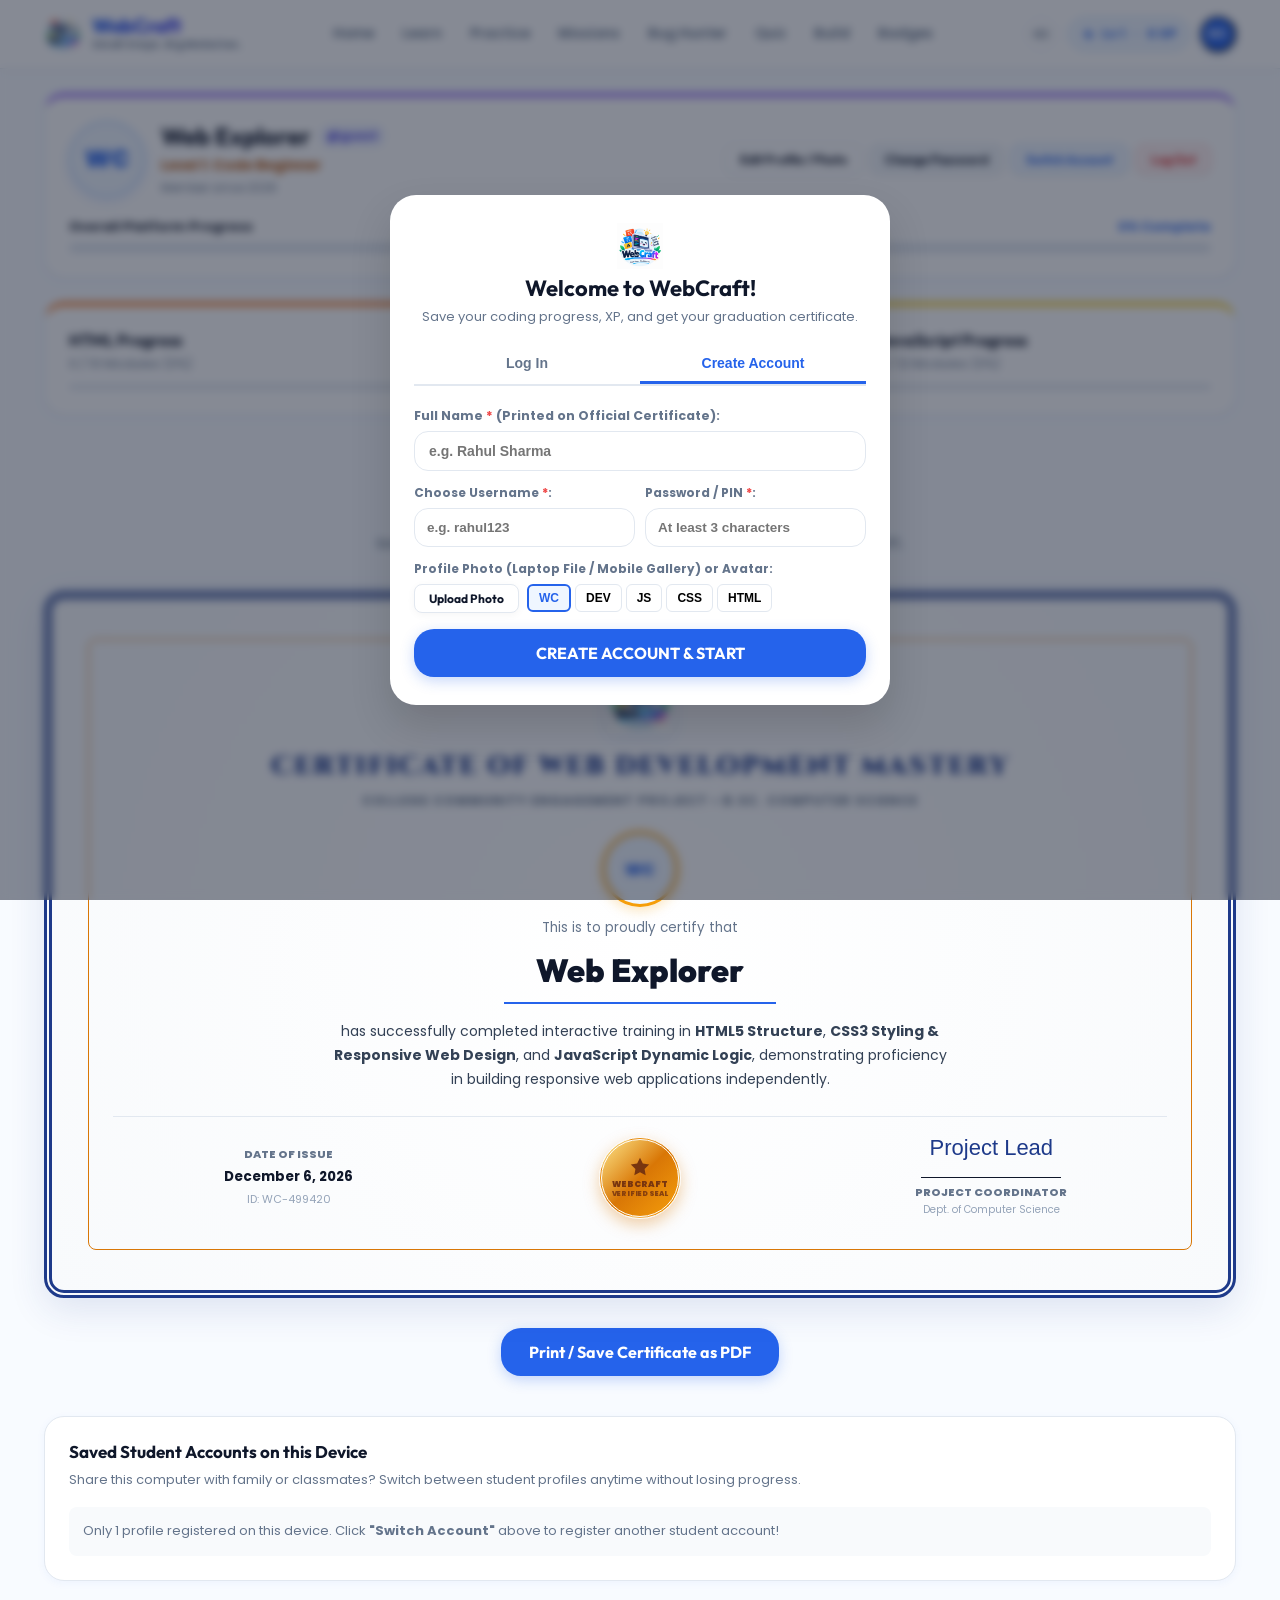
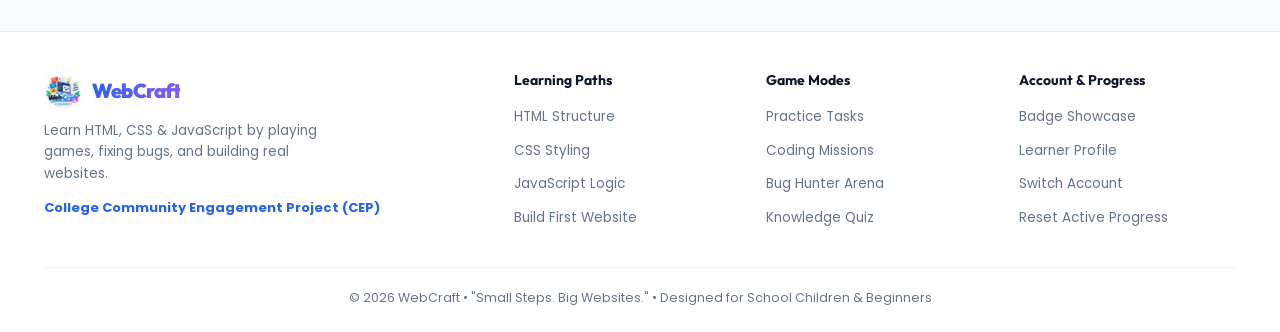
==== commit 4d32f134: "Add persistent user account system, login/password auth, multi-profile switcher and session recovery" ====
--- a/pages/profile.html
+++ b/pages/profile.html
@@ -23,15 +23,29 @@
             <span style="font-size: 20px; font-weight: 800; color: #2563EB;">WC</span>
           </div>
           <div>
-            <h1 style="font-size: 24px; margin-bottom: 4px;" id="profileNameDisplay">Web Explorer</h1>
-            <div style="font-size: 13.5px; font-weight: 700; color: #B45309;" id="profileLevelTitle">Level 1: Code Beginner</div>
+            <div style="display: flex; align-items: center; gap: 8px;">
+              <h1 style="font-size: 24px; margin-bottom: 0;" id="profileNameDisplay">Web Explorer</h1>
+              <span class="badge-pill" style="font-size: 11.5px; background: #EEF2FF; color: #4F46E5; font-weight: 700; padding: 3px 8px; border-radius: 12px;">@<span id="profileUsernameDisplay">learner</span></span>
+            </div>
+            <div style="font-size: 13.5px; font-weight: 700; color: #B45309; margin-top: 4px;" id="profileLevelTitle">Level 1: Code Beginner</div>
             <div style="font-size: 11.5px; color: var(--text-muted); margin-top: 2px;" id="profileJoinedDate">Member since 2026</div>
           </div>
         </div>
 
-        <button class="btn btn-secondary btn-sm" id="editProfileBtn">
-          Edit Profile / Photo
-        </button>
+        <div style="display: flex; gap: 8px; flex-wrap: wrap;">
+          <button class="btn btn-secondary btn-sm" id="editProfileBtn">
+            Edit Profile / Photo
+          </button>
+          <button class="btn btn-sm" id="changePasswordBtn" style="background: #F1F5F9; color: var(--text-main); border: 1px solid var(--border-light);">
+            Change Password
+          </button>
+          <button class="btn btn-sm" id="profileSwitchAccBtn" style="background: #EFF6FF; color: var(--primary-blue); border: 1px solid #BFDBFE;">
+            Switch Account
+          </button>
+          <button class="btn btn-sm" id="profileLogoutBtn" style="background: #FEF2F2; color: #DC2626; border: 1px solid #FECACA;">
+            Log Out
+          </button>
+        </div>
       </div>
 
       <!-- Overall Progress Bar -->
@@ -140,6 +154,15 @@
       <button class="btn btn-primary btn-lg" id="printCertBtn">
         Print / Save Certificate as PDF
       </button>
+    </div>
+
+    <!-- Multi-Account Manager on This Device -->
+    <div class="card no-print" style="margin-top: 40px; padding: 24px;" id="deviceAccountsSection">
+      <h3 style="font-size: 17px; margin-bottom: 8px;">Saved Student Accounts on this Device</h3>
+      <p style="font-size: 13px; color: var(--text-muted); margin-bottom: 16px;">
+        Share this computer with family or classmates? Switch between student profiles anytime without losing progress.
+      </p>
+      <div id="deviceAccountsList" style="display: grid; grid-template-columns: repeat(auto-fill, minmax(220px, 1fr)); gap: 12px;"></div>
     </div>
   </main>
 
@@ -205,6 +228,34 @@
     </div>
   </div>
 
+  <!-- Change Password Modal -->
+  <div class="modal-backdrop" id="changePasswordModal">
+    <div class="modal-card" style="text-align: left;">
+      <h2 style="font-size: 20px; margin-bottom: 16px; text-align: center;">Change Password / PIN</h2>
+      
+      <div style="margin-bottom: 14px;">
+        <label for="currentPassInput" style="display: block; font-size: 12.5px; font-weight: 700; color: var(--text-muted); margin-bottom: 6px;">
+          Current Password:
+        </label>
+        <input type="password" id="currentPassInput" style="width: 100%; padding: 11px; border: 1.5px solid var(--border-light); border-radius: var(--radius-md); font-size: 14px; outline: none;" required />
+      </div>
+
+      <div style="margin-bottom: 16px;">
+        <label for="newPassInput" style="display: block; font-size: 12.5px; font-weight: 700; color: var(--text-muted); margin-bottom: 6px;">
+          New Password (at least 3 characters):
+        </label>
+        <input type="password" id="newPassInput" style="width: 100%; padding: 11px; border: 1.5px solid var(--border-light); border-radius: var(--radius-md); font-size: 14px; outline: none;" required />
+      </div>
+
+      <div id="passChangeError" style="display: none; color: #EF4444; font-size: 12.5px; font-weight: 700; margin-bottom: 12px; background: #FEF2F2; padding: 8px 12px; border-radius: 6px;"></div>
+
+      <div style="display: flex; gap: 8px;">
+        <button class="btn btn-secondary btn-lg" id="cancelPassBtn" style="flex: 1;">Cancel</button>
+        <button class="btn btn-primary btn-lg" id="savePassBtn" style="flex: 1;">Update Password</button>
+      </div>
+    </div>
+  </div>
+
   <!-- Universal Footer -->
   <div id="webcraft-footer" class="no-print"></div>
 
--- a/css/style.css
+++ b/css/style.css
@@ -1232,3 +1232,100 @@
   font-size: 12.5px;
   color: var(--text-muted);
 }
+
+/* ==========================================================================
+   USER MENU & DROPDOWN STYLES
+   ========================================================================== */
+.user-menu-wrapper {
+  position: relative;
+}
+
+.user-dropdown-menu {
+  position: absolute;
+  top: calc(100% + 10px);
+  right: 0;
+  width: 240px;
+  background: #FFFFFF;
+  border-radius: var(--radius-lg);
+  border: 1px solid var(--border-light);
+  box-shadow: 0 12px 32px rgba(15, 23, 42, 0.15);
+  padding: 8px;
+  z-index: 1000;
+  display: none;
+  animation: dropdownFadeIn 0.2s cubic-bezier(0.16, 1, 0.3, 1);
+}
+
+.user-dropdown-menu.open {
+  display: block;
+}
+
+@keyframes dropdownFadeIn {
+  from {
+    opacity: 0;
+    transform: translateY(-8px);
+  }
+  to {
+    opacity: 1;
+    transform: translateY(0);
+  }
+}
+
+.dropdown-header {
+  padding: 10px 12px 8px;
+}
+
+.dropdown-divider {
+  height: 1px;
+  background: #F1F5F9;
+  margin: 6px 0;
+}
+
+.dropdown-item {
+  display: flex;
+  align-items: center;
+  gap: 10px;
+  width: 100%;
+  padding: 9px 12px;
+  font-size: 13px;
+  font-weight: 700;
+  color: #334155;
+  background: none;
+  border: none;
+  border-radius: var(--radius-sm);
+  cursor: pointer;
+  text-align: left;
+  transition: all var(--transition-fast);
+  text-decoration: none;
+}
+
+.dropdown-item:hover {
+  background: #F8FAFC;
+  color: var(--primary-blue);
+}
+
+.dropdown-item.dropdown-logout:hover {
+  background: #FEF2F2;
+  color: #DC2626;
+}
+
+.dropdown-icon {
+  display: flex;
+  align-items: center;
+  justify-content: center;
+  color: var(--text-muted);
+}
+
+.dropdown-item:hover .dropdown-icon {
+  color: inherit;
+}
+
+.quick-acc-btn {
+  transition: all var(--transition-fast);
+}
+
+.quick-acc-btn:hover {
+  border-color: var(--primary-blue) !important;
+  background: #EFF6FF !important;
+  transform: translateY(-1px);
+}
+
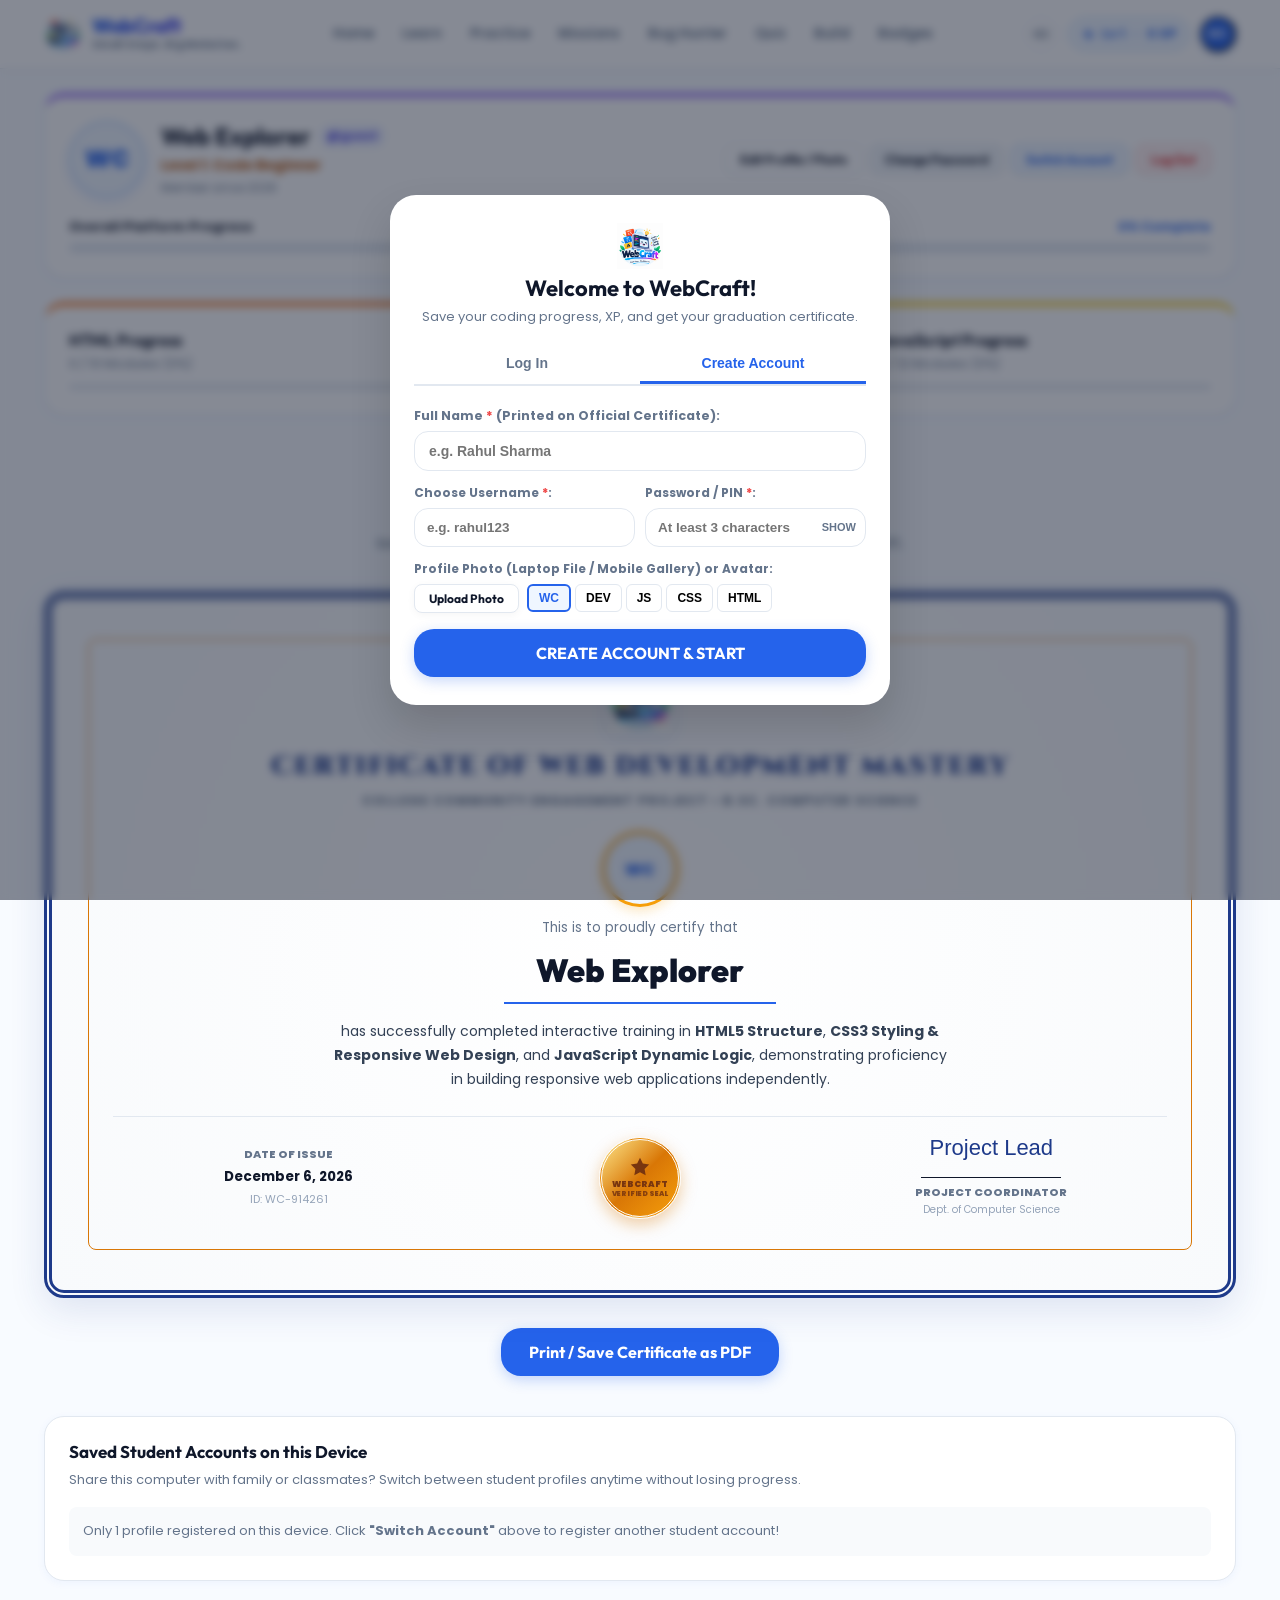
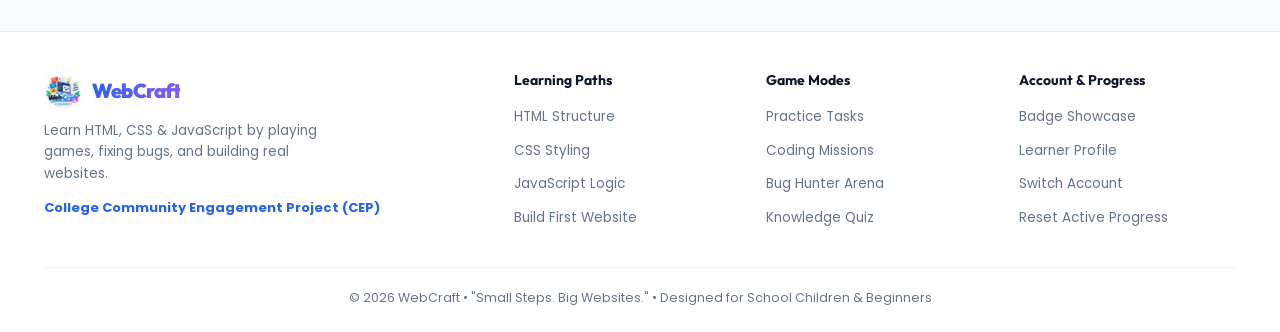
==== commit 697b7a96: "Add Forgot Password recovery flow and show/hide password toggle to login and profile" ====
--- a/pages/profile.html
+++ b/pages/profile.html
@@ -228,30 +228,39 @@
     </div>
   </div>
 
-  <!-- Change Password Modal -->
+  <!-- Change / Reset Password Modal -->
   <div class="modal-backdrop" id="changePasswordModal">
     <div class="modal-card" style="text-align: left;">
-      <h2 style="font-size: 20px; margin-bottom: 16px; text-align: center;">Change Password / PIN</h2>
-      
+      <h2 style="font-size: 20px; margin-bottom: 6px; text-align: center;">Set New Password / PIN</h2>
+      <p style="font-size: 13px; color: var(--text-muted); text-align: center; margin-bottom: 18px;">
+        Forgot or want to change your password? Enter your new password below.
+      </p>
+
       <div style="margin-bottom: 14px;">
-        <label for="currentPassInput" style="display: block; font-size: 12.5px; font-weight: 700; color: var(--text-muted); margin-bottom: 6px;">
-          Current Password:
-        </label>
-        <input type="password" id="currentPassInput" style="width: 100%; padding: 11px; border: 1.5px solid var(--border-light); border-radius: var(--radius-md); font-size: 14px; outline: none;" required />
+        <label for="newPassInput" style="display: block; font-size: 12.5px; font-weight: 700; color: var(--text-muted); margin-bottom: 6px;">
+          New Password / PIN <span style="color:#EF4444;">*</span>:
+        </label>
+        <div style="position: relative;">
+          <input type="password" id="newPassInput" placeholder="Enter at least 3 characters" style="width: 100%; padding: 11px 40px 11px 12px; border: 1.5px solid var(--border-light); border-radius: var(--radius-md); font-size: 14px; font-weight: 600; outline: none;" required />
+          <button type="button" class="pwd-toggle-profile-btn" data-target="newPassInput" style="position: absolute; right: 10px; top: 50%; transform: translateY(-50%); background: none; border: none; font-size: 11px; font-weight: 800; color: var(--text-muted); cursor: pointer;">SHOW</button>
+        </div>
       </div>
 
       <div style="margin-bottom: 16px;">
-        <label for="newPassInput" style="display: block; font-size: 12.5px; font-weight: 700; color: var(--text-muted); margin-bottom: 6px;">
-          New Password (at least 3 characters):
-        </label>
-        <input type="password" id="newPassInput" style="width: 100%; padding: 11px; border: 1.5px solid var(--border-light); border-radius: var(--radius-md); font-size: 14px; outline: none;" required />
+        <label for="confirmPassInput" style="display: block; font-size: 12.5px; font-weight: 700; color: var(--text-muted); margin-bottom: 6px;">
+          Confirm New Password:
+        </label>
+        <div style="position: relative;">
+          <input type="password" id="confirmPassInput" placeholder="Re-type new password" style="width: 100%; padding: 11px 40px 11px 12px; border: 1.5px solid var(--border-light); border-radius: var(--radius-md); font-size: 14px; font-weight: 600; outline: none;" required />
+          <button type="button" class="pwd-toggle-profile-btn" data-target="confirmPassInput" style="position: absolute; right: 10px; top: 50%; transform: translateY(-50%); background: none; border: none; font-size: 11px; font-weight: 800; color: var(--text-muted); cursor: pointer;">SHOW</button>
+        </div>
       </div>
 
       <div id="passChangeError" style="display: none; color: #EF4444; font-size: 12.5px; font-weight: 700; margin-bottom: 12px; background: #FEF2F2; padding: 8px 12px; border-radius: 6px;"></div>
 
       <div style="display: flex; gap: 8px;">
         <button class="btn btn-secondary btn-lg" id="cancelPassBtn" style="flex: 1;">Cancel</button>
-        <button class="btn btn-primary btn-lg" id="savePassBtn" style="flex: 1;">Update Password</button>
+        <button class="btn btn-primary btn-lg" id="savePassBtn" style="flex: 1;">Save New Password</button>
       </div>
     </div>
   </div>
